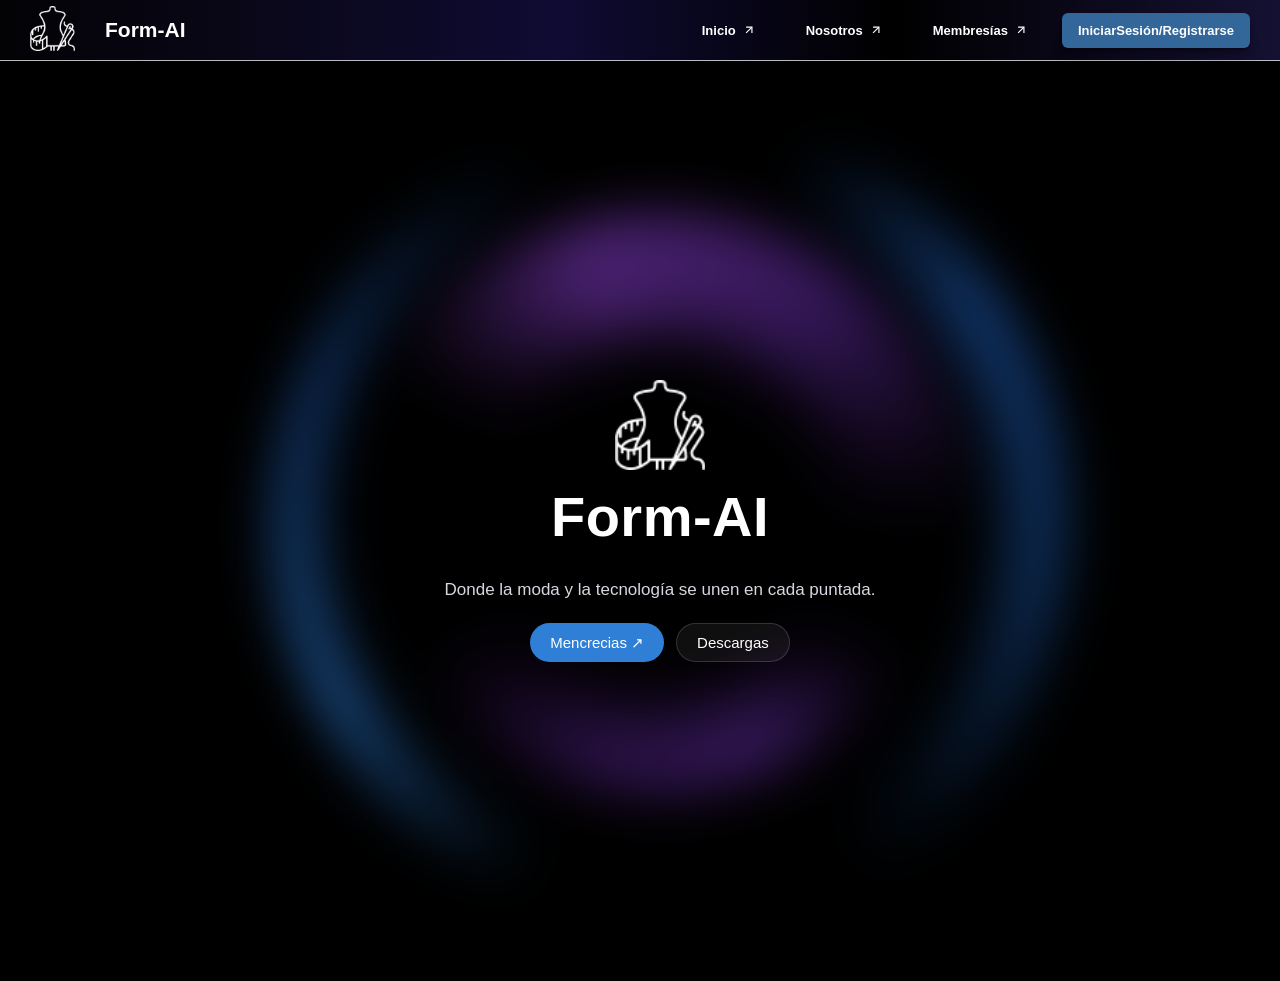
==== index.html @ c332895a "Primer commit" ====
<!DOCTYPE html>
<html lang="en">
<head>
    <meta charset="UTF-8">
    <meta name="viewport" content="width=device-width, initial-scale=1.0">
    <link rel="stylesheet" href="Styles.css">
    <title>FormAI</title>
</head>
<body>
    <div>  
        <nav class="Encabezado">
            <div style="margin-left: 30px;">
                <img class="Encabezado-Img" src="/Img/IconoFormAIDark.avif" alt="IconoFormAI">
            </div>
                <div class="Encabezado-navegacion">
                    <p class="Encabezado-navegacion-Title">Form-AI</p>
                    <div class="Encabezado-navegacion-Menu">

            <div class="Menu-Item">
                <a href="">Inicio</a>
                <svg xmlns="http://www.w3.org/2000/svg" viewBox="0 0 24 24">
                    <line x1="7" y1="17" x2="17" y2="7"></line>
                    <polyline points="7 7 17 7 17 17"></polyline>
                </svg>
            </div>

            <div class="Menu-Item">
                <a href="">Nosotros</a>
                <svg xmlns="http://www.w3.org/2000/svg" viewBox="0 0 24 24">
                    <line x1="7" y1="17" x2="17" y2="7"></line>
                    <polyline points="7 7 17 7 17 17"></polyline>
                </svg>
            </div>

            <div class="Menu-Item">
                <a href="">Membresías</a>
                <svg xmlns="http://www.w3.org/2000/svg" viewBox="0 0 24 24">
                    <line x1="7" y1="17" x2="17" y2="7"></line>
                    <polyline points="7 7 17 7 17 17"></polyline>
                </svg>
            </div>
            <div class="Menu-Item-Button" >
                <a> IniciarSesión/Registrarse </a>
            </div>
        </div>
            </div>
        </nav>
    </div>
    <section class="Bienvenida">
     <div class="halo">
        <div class="circle-top"></div>
        <div class="circle-bottom"></div>
        <div class="separator-ring"></div>
        <div class="circle-left"></div>
        <div class="circle-right"></div>
        <div class="center-mask"></div>
    </div>
       <div class="energy-particles">
        <div class="particle" style="--angle:0deg;   --delay:0s;   --dur:3.2s"></div>
        <div class="particle" style="--angle:45deg;  --delay:0.6s; --dur:3.6s"></div>
        <div class="particle" style="--angle:90deg;  --delay:1.2s; --dur:3s"></div>
        <div class="particle" style="--angle:135deg; --delay:0.3s; --dur:3.8s"></div>
        <div class="particle" style="--angle:180deg; --delay:0.9s; --dur:3.4s"></div>
        <div class="particle" style="--angle:225deg; --delay:1.5s; --dur:3.1s"></div>
        <div class="particle" style="--angle:270deg; --delay:0.1s; --dur:3.7s"></div>
        <div class="particle" style="--angle:315deg; --delay:1.1s; --dur:3.3s"></div>
      </div>
      <div class="content">
        <img class="content-icon" src="/Img/IconoFormAIDark.avif" alt="IconoFormAI">
        <h1>Form-AI</h1>
        <p class="tagline">Donde la moda y la tecnología se unen en cada puntada.</p>
        <div class="buttons">
          <a href="#" class="btn btn-primary">Mencrecias ↗</a>
          <a href="#" class="btn btn-secondary">Descargas</a>
        </div>
      </div>
    </section>
</body>
</html>
---- Styles.css ----
body {
  margin: 0;
  background-color: #000;
  color: #ffffff;
  font-family: 'Segoe UI', Helvetica, Arial, sans-serif;
  overflow-x: hidden;
}
.Encabezado{
    min-height: 60px;
    background: linear-gradient(270deg, rgb(21, 17, 51) 0%, rgb(0, 0, 0) 30.3677%, rgb(1, 1, 3) 31.3333%, rgb(15, 11, 51) 56.3472%, rgb(9, 7, 22) 82.3333%, rgb(3, 2, 5) 100%); width: 100%; opacity: 1; will-change: auto;
    width: 100%;
    opacity: 1;
    will-change: auto;
    border-bottom: 1px solid rgba(255, 255, 255, 0.726);
    display: flex;
    align-items: center;
}
@media (max-width: 768px) {
    .Encabezado{
    justify-content: center;
    position: relative;
    }
}
.Encabezado-Img{
    width: 45px;
}
.Encabezado-navegacion{
    width: 100%;
    margin-left: 30px;
    display: flex;
    align-items: center;
    justify-content: space-between;
}

.Encabezado-navegacion-Title{
    margin: 0;
    font-family: "Montserrat", sans-serif;
    font-weight: 900;
    font-size: 21px;
}

.Encabezado-navegacion-Menu{
    display: flex;
    gap: 18px;
    margin-right: 30px;
}

.Menu-Item , .Menu-Item-Button{
    display: flex;
    align-items: center;
    gap: 6px;
    padding: 10px 16px;
    border-radius: 8px;
    cursor: pointer;
    transition: .25s ease;
}
.Menu-Item-Button{
    background-color: rgb(51, 102, 153);
    border-radius: 6px;
    box-shadow: rgba(0, 0, 0, 0.15) 0px 0.706592px 0.706592px -0.625px, rgba(0, 0, 0, 0.14) 0px 1.80656px 1.80656px -1.25px, rgba(0, 0, 0, 0.14) 0px 3.62176px 3.62176px -1.875px, rgba(0, 0, 0, 0.13) 0px 6.8656px 6.8656px -2.5px, rgba(0, 0, 0, 0.1) 0px 13.6468px 13.6468px -3.125px, rgba(0, 0, 0, 0.05) 0px 30px 30px -3.75px;
    opacity: 1;
    transform: none;
}
.Menu-Item-Button:hover{
    background-color: rgb(28, 56, 83);
}
.Menu-Item:hover{
    background: rgba(255,255,255,.12);
}

.Menu-Item a , .Menu-Item-Button a{
    color: white;
    text-decoration: none;
    font-family: "Montserrat", sans-serif;
    font-size: 13px;
    font-weight: 600;
}

.Menu-Item svg{
    width: 14px;
    height: 14px;
    stroke: white;
    stroke-width: 2;
    fill: none;
    transition: .25s ease;
}

.Menu-Item:hover svg{
    transform: translate(2px,-2px);
}

.Bienvenida {
  position: relative;
  width: 100%;
  min-height: calc(100vh - 60px);
  display: flex;
  align-items: center;
  justify-content: center;
  overflow: hidden;
  padding: 40px 20px;
}

.halo {
  position: absolute;
  top: 50%;
  left: 50%;
  transform: translate(-50%, -50%);
  width: clamp(360px, 78vmin, 780px);
  height: clamp(360px, 78vmin, 780px);
  filter: blur(26px);
}

/* ===== azules (sincronizados: misma animación spin-blue) ===== */

.circle-top {
  position: absolute;
  top: 50%;
  left: 50%;
  width: 110%;
  height: 110%;
  border-radius: 50%;
  background: conic-gradient(
    from 200deg,
    transparent 0deg,
    #1f5a9c 40deg,
    #12386e 90deg,
    transparent 140deg,
    transparent 360deg
  );
  transform: translate(-50%, -50%) rotate(0deg);
  animation: spin-blue 12s linear infinite;
}

.circle-bottom {
  position: absolute;
  top: 50%;
  left: 50%;
  width: 116%;
  height: 116%;
  border-radius: 50%;
  background: conic-gradient(
    from 20deg,
    transparent 0deg,
    #12386e 35deg,
    #0d2c55 80deg,
    transparent 130deg,
    transparent 360deg
  );
  transform: translate(-50%, -50%) rotate(0deg);
  animation: spin-blue 12s linear infinite;
}

/* ===== separador negro entre azules y morados ===== */

.separator-ring {
  position: absolute;
  top: 50%;
  left: 50%;
  transform: translate(-50%, -50%);
  width: 99%;
  height: 99%;
  border-radius: 50%;
  background: #000;
  filter: blur(14px);
}

/* ===== morados (sincronizados: misma animación spin-purple) ===== */

.circle-left {
  position: absolute;
  top: 50%;
  left: 50%;
  width: 88%;
  height: 88%;
  border-radius: 50%;
  background: conic-gradient(
    from 300deg,
    transparent 0deg,
    #4a2170 45deg,
    #341757 95deg,
    transparent 150deg,
    transparent 360deg
  );
  transform: translate(-50%, -50%) rotate(0deg);
  animation: spin-purple 10s linear infinite;
}

.circle-right {
  position: absolute;
  top: 50%;
  left: 50%;
  width: 78%;
  height: 78%;
  border-radius: 50%;
  background: conic-gradient(
    from 120deg,
    transparent 0deg,
    #341757 35deg,
    #2a1145 75deg,
    transparent 120deg,
    transparent 360deg
  );
  transform: translate(-50%, -50%) rotate(0deg);
  animation: spin-purple 10s linear infinite;
}

/* ===== centro negro ===== */

.center-mask {
  position: absolute;
  top: 50%;
  left: 50%;
  transform: translate(-50%, -50%);
  width: 55%;
  height: 55%;
  border-radius: 50%;
  background: #000;
  filter: blur(20px);
}

@keyframes spin-blue {
  from { transform: translate(-50%, -50%) rotate(0deg); }
  to   { transform: translate(-50%, -50%) rotate(360deg); }
}

@keyframes spin-purple {
  from { transform: translate(-50%, -50%) rotate(0deg); }
  to   { transform: translate(-50%, -50%) rotate(-360deg); }
}
/* contenido central */
.content {
  position: relative;
  z-index: 2;
  display: flex;
  flex-direction: column;
  align-items: center;
  text-align: center;
  max-width: clamp(280px, 60vmin, 600px);
  padding: 0 20px;
}

.content-icon {
  width: clamp(50px, 12vmin, 90px);
  height: clamp(50px, 12vmin, 90px);
  margin-bottom: 14px;
  object-fit: contain;
}

.content h1 {
  color: #fff;
  font-size: clamp(28px, 8vmin, 56px);
  font-weight: 700;
  letter-spacing: 0.5px;
  margin: 0 0 12px;
}

.content .tagline {
  color: #d7d7e0;
  font-size: clamp(13px, 2.2vmin, 17px);
  margin-bottom: 22px;
  line-height: 1.4;
}

.buttons {
  display: flex;
  gap: 12px;
  flex-wrap: wrap;
  justify-content: center;
}

.btn {
  padding: 10px 20px;
  border-radius: 20px;
  font-size: clamp(12px, 1.8vmin, 15px);
  font-weight: 500;
  text-decoration: none;
  display: inline-flex;
  align-items: center;
  gap: 4px;
  border: 1px solid rgba(255,255,255,0.15);
  white-space: nowrap;
}

.btn-primary {
  background: #2f7fd6;
  color: #fff;
  border: none;
}

.btn-secondary {
  background: rgba(255,255,255,0.06);
  color: #fff;
}
.energy-particles {
  position: absolute;
  top: 50%;
  left: 50%;
  transform: translate(-50%, -50%);
  width: clamp(320px, 70vmin, 700px);
  height: clamp(320px, 70vmin, 700px);
  z-index: 1;
  pointer-events: none;
  /* SIN filter: blur aquí */
}

.particle {
  position: absolute;
  inset: 0;
  transform: rotate(var(--angle));
}

.particle::before {
  content: '';
  position: absolute;
  top: -25%;
  left: 50%;
  width: 1px;
  height: 1px;
  border-radius: 50%;
  background: #cfe4ff;
  box-shadow: 0 0 10px 3px rgba(160, 200, 255, 0.95);
  transform: translateX(-50%);
  opacity: 0;
  animation: energy-fly var(--dur, 3.5s) ease-in infinite;
  animation-delay: var(--delay, 0s);
}

@keyframes energy-fly {
  0%   { top: -25%; opacity: 0.3; }
  15%  { opacity: 1; }
  75%  { opacity: 1; }
  100% { top: 2%; opacity: 0; }
}
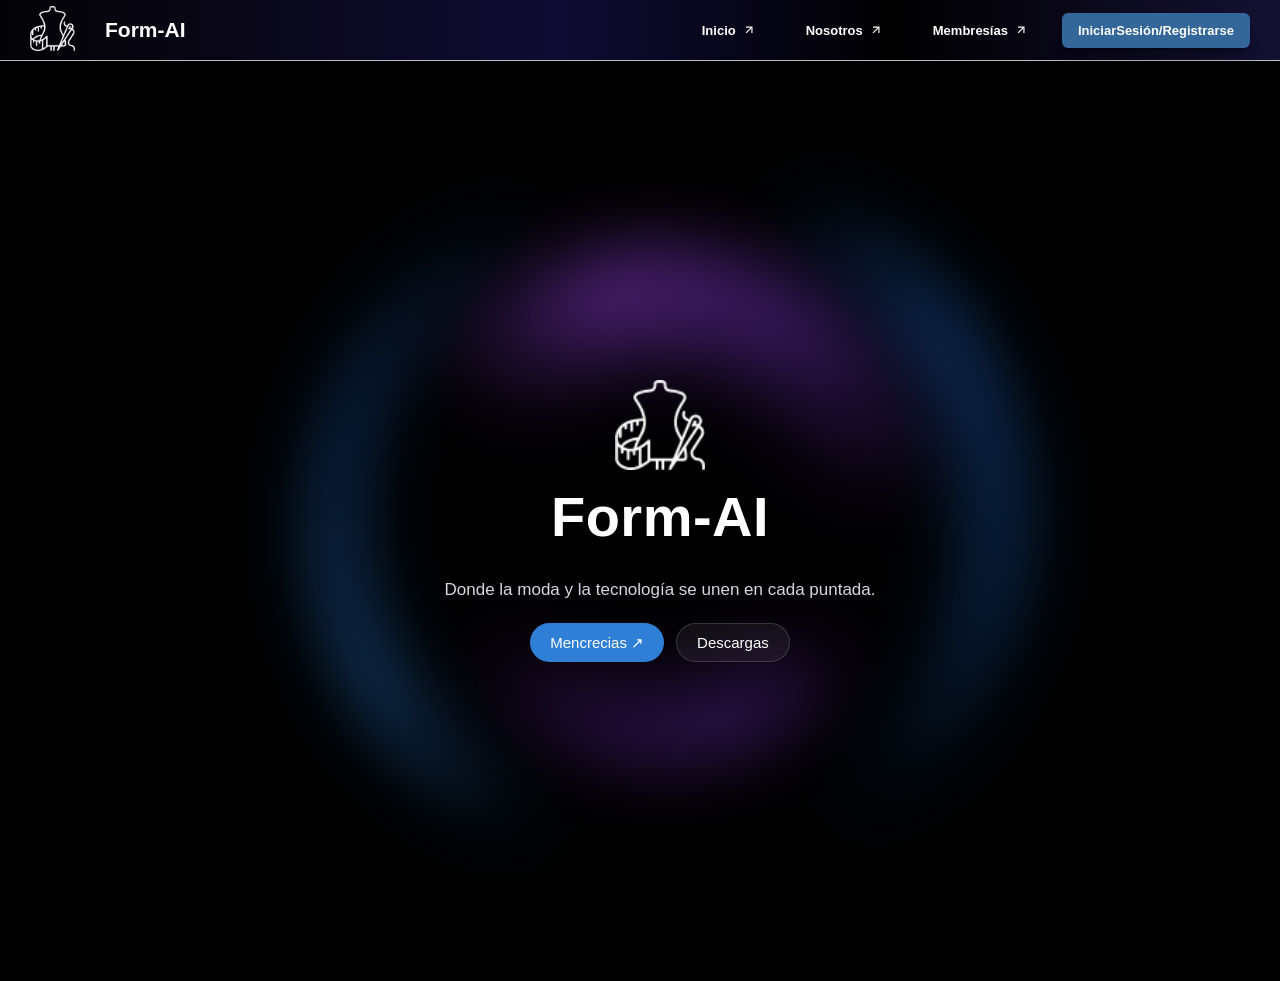
==== commit 0bf68495: "new comit" ====
--- a/index.html
+++ b/index.html
@@ -3,7 +3,7 @@
 <head>
     <meta charset="UTF-8">
     <meta name="viewport" content="width=device-width, initial-scale=1.0">
-    <link rel="stylesheet" href="Styles.css">
+    <link rel="stylesheet" href="/Styles/Styles.css">
     <title>FormAI</title>
 </head>
 <body>
@@ -66,7 +66,7 @@
         <div class="particle" style="--angle:315deg; --delay:1.1s; --dur:3.3s"></div>
       </div>
       <div class="content">
-        <img class="content-icon" src="/Img/IconoFormAIDark.avif" alt="IconoFormAI">
+        <img class="content-icon" src="/Img/IconoFormAIDark.avif" alt="IconoFormAI" width="60px">
         <h1>Form-AI</h1>
         <p class="tagline">Donde la moda y la tecnología se unen en cada puntada.</p>
         <div class="buttons">
--- a/Styles/Styles.css
+++ b/Styles/Styles.css
@@ -0,0 +1,416 @@
+body {
+  margin: 0;
+  background-color: #000;
+  color: #ffffff;
+  font-family: 'Segoe UI', Helvetica, Arial, sans-serif;
+  overflow-x: hidden;
+}
+.Encabezado{
+    min-height: 60px;
+    background: linear-gradient(270deg, rgb(21, 17, 51) 0%, rgb(0, 0, 0) 30.3677%, rgb(1, 1, 3) 31.3333%, rgb(15, 11, 51) 56.3472%, rgb(9, 7, 22) 82.3333%, rgb(3, 2, 5) 100%); width: 100%; opacity: 1; will-change: auto;
+    width: 100%;
+    opacity: 1;
+    will-change: auto;
+    border-bottom: 1px solid rgba(255, 255, 255, 0.726);
+    display: flex;
+    align-items: center;
+}
+@media (max-width: 768px) {
+    .Encabezado{
+    justify-content: center;
+    position: relative;
+    }
+    .Encabezado-navegacion{
+      width: 50%;
+      justify-content:center;
+    }
+    .Encabezado-navegacion-Menu{
+      visibility:collapse;
+    }
+}
+.Encabezado-Img{
+    width: 45px;
+}
+.Encabezado-navegacion{
+    width: 100%;
+    margin-left: 30px;
+    display: flex;
+    align-items: center;
+    justify-content: space-between;
+}
+
+.Encabezado-navegacion-Title{
+    margin: 0;
+    font-family: "Montserrat", sans-serif;
+    font-weight: 900;
+    font-size: 21px;
+}
+
+.Encabezado-navegacion-Menu{
+    display: flex;
+    gap: 18px;
+    margin-right: 30px;
+}
+
+.Menu-Item , .Menu-Item-Button{
+    display: flex;
+    align-items: center;
+    gap: 6px;
+    padding: 10px 16px;
+    border-radius: 8px;
+    cursor: pointer;
+    transition: .25s ease;
+}
+.Menu-Item-Button{
+    background-color: rgb(51, 102, 153);
+    border-radius: 6px;
+    box-shadow: rgba(0, 0, 0, 0.15) 0px 0.706592px 0.706592px -0.625px, rgba(0, 0, 0, 0.14) 0px 1.80656px 1.80656px -1.25px, rgba(0, 0, 0, 0.14) 0px 3.62176px 3.62176px -1.875px, rgba(0, 0, 0, 0.13) 0px 6.8656px 6.8656px -2.5px, rgba(0, 0, 0, 0.1) 0px 13.6468px 13.6468px -3.125px, rgba(0, 0, 0, 0.05) 0px 30px 30px -3.75px;
+    opacity: 1;
+    transform: none;
+}
+.Menu-Item-Button:hover{
+    background-color: rgb(28, 56, 83);
+}
+.Menu-Item:hover{
+    background: rgba(255,255,255,.12);
+}
+
+.Menu-Item a , .Menu-Item-Button a{
+    color: white;
+    text-decoration: none;
+    font-family: "Montserrat", sans-serif;
+    font-size: 13px;
+    font-weight: 600;
+}
+
+.Menu-Item svg{
+    width: 14px;
+    height: 14px;
+    stroke: white;
+    stroke-width: 2;
+    fill: none;
+    transition: .25s ease;
+}
+
+.Menu-Item:hover svg{
+    transform: translate(2px,-2px);
+}
+
+.Bienvenida {
+  position: relative;
+  width: 100%;
+  min-height: calc(100dvh - 60px);
+  display: flex;
+  align-items: center;
+  justify-content: center;
+  overflow: hidden;
+  padding: 40px 20px;
+}
+.halo {
+  position: absolute;
+  top: 50%;
+  left: 50%;
+  transform: translate(-50%, -50%);
+  width: clamp(220px, 70vmin, 780px);
+  height: clamp(220px, 70vmin, 780px);
+  filter: blur(26px);
+}
+.circle-top {
+  position: absolute;
+  top: 50%;
+  left: 50%;
+  width: 110%;
+  height: 110%;
+  border-radius: 50%;
+  background: conic-gradient(
+    from 200deg,
+    transparent 0deg,
+    #1f5a9c 40deg,
+    #12386e 90deg,
+    transparent 140deg,
+    transparent 360deg
+  );
+  transform: translate(-50%, -50%) rotate(0deg);
+  animation: spin-blue 12s linear infinite;
+}
+
+.circle-bottom {
+  position: absolute;
+  top: 50%;
+  left: 50%;
+  width: 116%;
+  height: 116%;
+  border-radius: 50%;
+  background: conic-gradient(
+    from 20deg,
+    transparent 0deg,
+    #12386e 35deg,
+    #0d2c55 80deg,
+    transparent 130deg,
+    transparent 360deg
+  );
+  transform: translate(-50%, -50%) rotate(0deg);
+  animation: spin-blue 12s linear infinite;
+}
+.separator-ring {
+  position: absolute;
+  top: 50%;
+  left: 50%;
+  transform: translate(-50%, -50%);
+  width: 99%;
+  height: 99%;
+  border-radius: 50%;
+  background: #000;
+  filter: blur(14px);
+}
+.circle-left {
+  position: absolute;
+  top: 50%;
+  left: 50%;
+  width: 88%;
+  height: 88%;
+  border-radius: 50%;
+  background: conic-gradient(
+    from 300deg,
+    transparent 0deg,
+    #4a2170 45deg,
+    #341757 95deg,
+    transparent 150deg,
+    transparent 360deg
+  );
+  transform: translate(-50%, -50%) rotate(0deg);
+  animation: spin-purple 10s linear infinite;
+}
+
+.circle-right {
+  position: absolute;
+  top: 50%;
+  left: 50%;
+  width: 78%;
+  height: 78%;
+  border-radius: 50%;
+  background: conic-gradient(
+    from 120deg,
+    transparent 0deg,
+    #341757 35deg,
+    #2a1145 75deg,
+    transparent 120deg,
+    transparent 360deg
+  );
+  transform: translate(-50%, -50%) rotate(0deg);
+  animation: spin-purple 10s linear infinite;
+}
+.center-mask {
+  position: absolute;
+  top: 50%;
+  left: 50%;
+  transform: translate(-50%, -50%);
+  width: 55%;
+  height: 55%;
+  border-radius: 50%;
+  background: #000;
+  filter: blur(20px);
+}
+
+@keyframes spin-blue {
+  from { transform: translate(-50%, -50%) rotate(0deg); }
+  to   { transform: translate(-50%, -50%) rotate(360deg); }
+}
+
+@keyframes spin-purple {
+  from { transform: translate(-50%, -50%) rotate(0deg); }
+  to   { transform: translate(-50%, -50%) rotate(-360deg); }
+}
+/* Móviles pequeños */
+@media (max-width: 480px) {
+  .halo {
+    filter: blur(14px);
+  }
+  .separator-ring {
+    filter: blur(8px);
+  }
+  .center-mask {
+    filter: blur(10px);
+  }
+}
+/* 1. Usa 100dvh en vez de 100vh — dvh sí considera la barra de direcciones del móvil */
+.Bienvenida {
+  position: relative;
+  width: 100%;
+  min-height: calc(100dvh - 60px);
+  display: flex;
+  align-items: center;
+  justify-content: center;
+  overflow: hidden;
+  padding: 40px 20px;
+}
+
+/* 2. Baja el mínimo del halo e incluye vw, para que en pantallas angostas
+   Y cortas a la vez (como móvil) no se quede pegado a 360px */
+.halo {
+  position: absolute;
+  top: 50%;
+  left: 50%;
+  transform: translate(-50%, -50%);
+  width: clamp(220px, 70vmin, 780px);
+  height: clamp(220px, 70vmin, 780px);
+  filter: blur(26px);
+}
+
+.energy-particles {
+  position: absolute;
+  top: 50%;
+  left: 50%;
+  transform: translate(-50%, -50%);
+  width: clamp(200px, 63vmin, 700px);
+  height: clamp(200px, 63vmin, 700px);
+  z-index: 1;
+  pointer-events: none;
+}
+
+@media (max-width: 480px) {
+  .Bienvenida {
+    min-height: auto;
+    padding: 30px 16px;
+  }
+}
+
+@media (min-width: 481px) and (max-width: 768px) {
+  .halo {
+    filter: blur(18px);
+  }
+  .separator-ring {
+    filter: blur(10px);
+  }
+  .center-mask {
+    filter: blur(14px);
+  }
+}
+
+
+@media (min-width: 769px) and (max-width: 1200px) {
+  .halo {
+    filter: blur(26px);
+  }
+  .separator-ring {
+    filter: blur(14px);
+  }
+  .center-mask {
+    filter: blur(20px);
+  }
+}
+
+@media (min-width: 1201px) {
+  .halo {
+    filter: blur(34px);
+  }
+  .separator-ring {
+    filter: blur(18px);
+  }
+  .center-mask {
+    filter: blur(26px);
+  }
+}
+
+.content {
+  position: relative;
+  z-index: 2;
+  display: flex;
+  flex-direction: column;
+  align-items: center;
+  text-align: center;
+  max-width: clamp(280px, 60vmin, 600px);
+  padding: 0 20px;
+}
+
+.content-icon {
+  width: clamp(50px, 12vmin, 90px);
+  height: clamp(50px, 12vmin, 90px);
+  margin-bottom: 14px;
+  object-fit: contain;
+}
+
+.content h1 {
+  color: #fff;
+  font-size: clamp(28px, 8vmin, 56px);
+  font-weight: 700;
+  letter-spacing: 0.5px;
+  margin: 0 0 12px;
+}
+
+.content .tagline {
+  color: #d7d7e0;
+  font-size: clamp(13px, 2.2vmin, 17px);
+  margin-bottom: 22px;
+  line-height: 1.4;
+}
+
+.buttons {
+  display: flex;
+  gap: 12px;
+  flex-wrap: wrap;
+  justify-content: center;
+}
+
+.btn {
+  padding: 10px 20px;
+  border-radius: 20px;
+  font-size: clamp(12px, 1.8vmin, 15px);
+  font-weight: 500;
+  text-decoration: none;
+  display: inline-flex;
+  align-items: center;
+  gap: 4px;
+  border: 1px solid rgba(255,255,255,0.15);
+  white-space: nowrap;
+}
+
+.btn-primary {
+  background: #2f7fd6;
+  color: #fff;
+  border: none;
+}
+
+.btn-secondary {
+  background: rgba(255,255,255,0.06);
+  color: #fff;
+}
+.energy-particles {
+  position: absolute;
+  top: 50%;
+  left: 50%;
+  transform: translate(-50%, -50%);
+  width: clamp(200px, 63vmin, 700px);
+  height: clamp(200px, 63vmin, 700px);
+  z-index: 1;
+  pointer-events: none;
+}
+
+.particle {
+  position: absolute;
+  inset: 0;
+  transform: rotate(var(--angle));
+}
+
+.particle::before {
+  content: '';
+  position: absolute;
+  top: -25%;
+  left: 50%;
+  width: 1px;
+  height: 1px;
+  border-radius: 50%;
+  background: #cfe4ff;
+  box-shadow: 0 0 10px 3px rgba(160, 200, 255, 0.95);
+  transform: translateX(-50%);
+  opacity: 0;
+  animation: energy-fly var(--dur, 3.5s) ease-in infinite;
+  animation-delay: var(--delay, 0s);
+}
+
+@keyframes energy-fly {
+  0%   { top: -25%; opacity: 0.3; }
+  15%  { opacity: 1; }
+  75%  { opacity: 1; }
+  100% { top: 2%; opacity: 0; }
+}
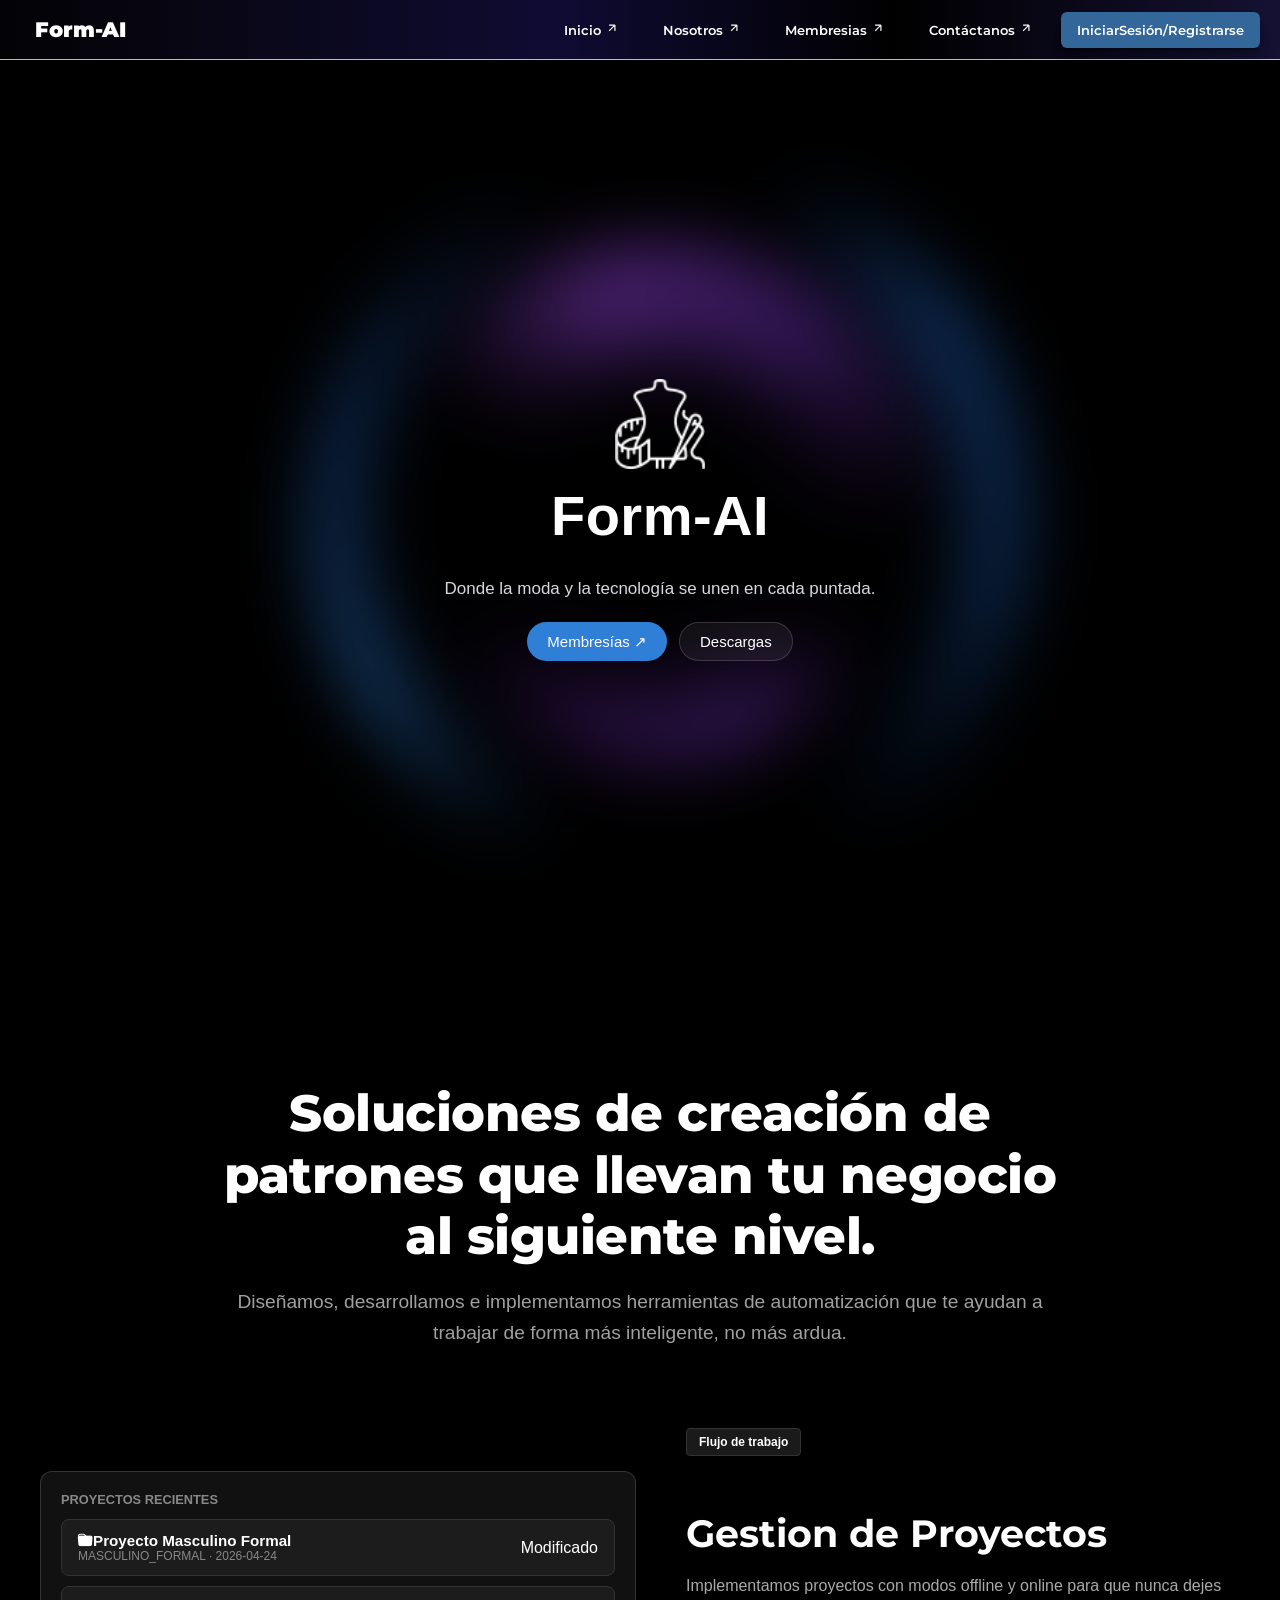
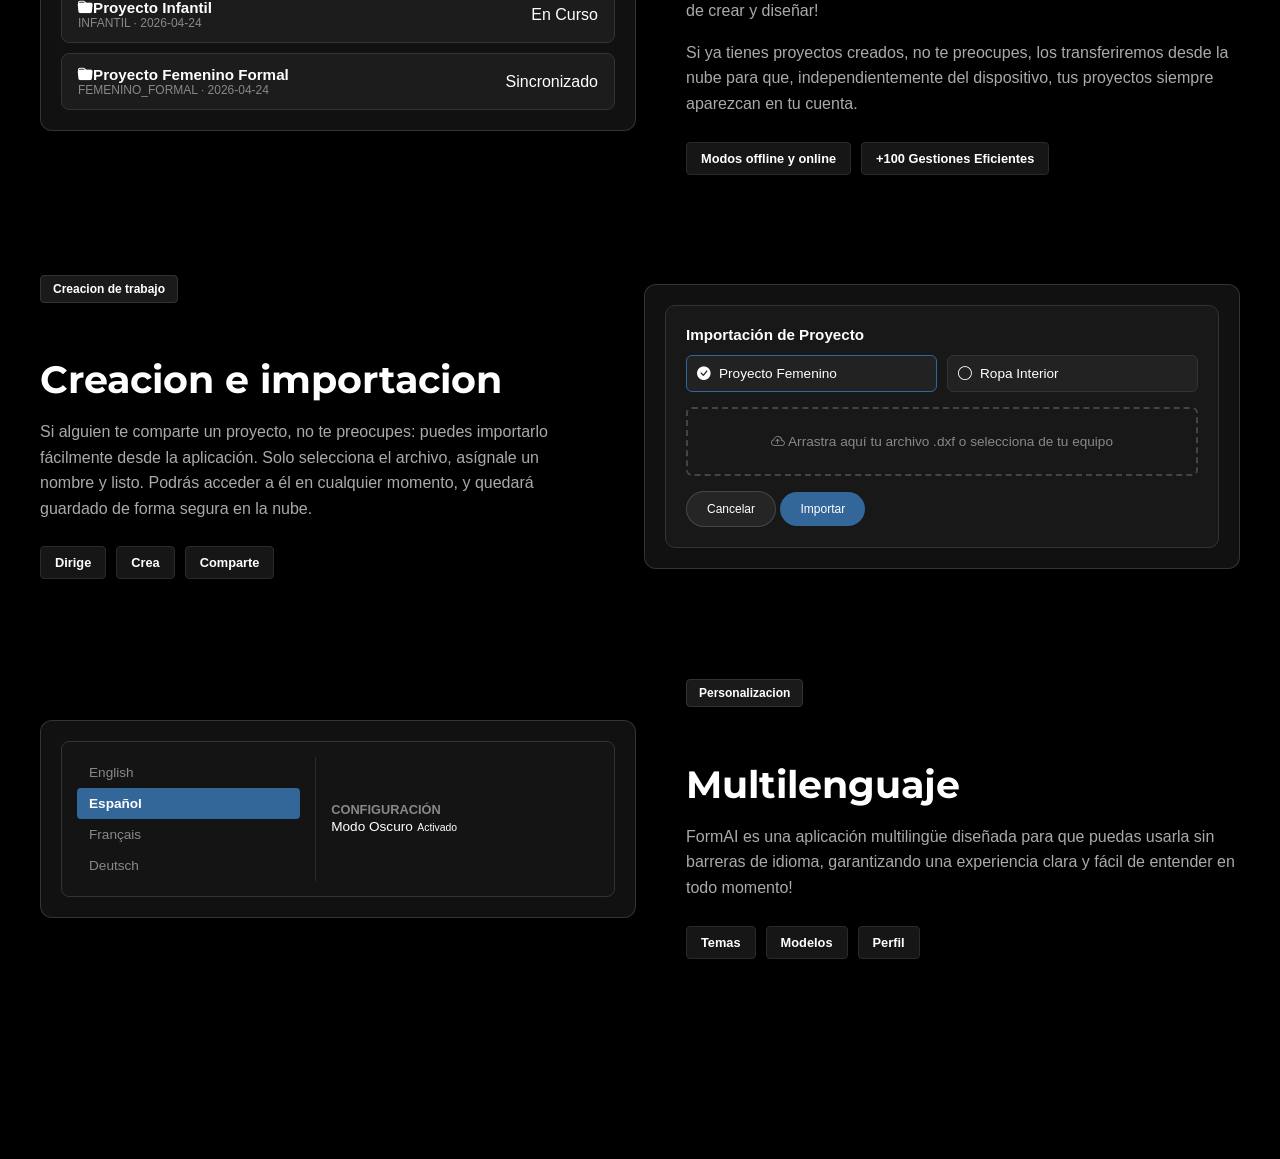
==== commit ac047d13: "Actualizacion completa: vistas de membresias, errores 404/500, navbar modular y logica de login" ====
--- a/index.html
+++ b/index.html
@@ -1,61 +1,207 @@
 <!DOCTYPE html>
-<html lang="en">
+<html lang="es">
 <head>
     <meta charset="UTF-8">
     <meta name="viewport" content="width=device-width, initial-scale=1.0">
-    <link rel="stylesheet" href="/Styles/Styles.css">
-    <title>FormAI</title>
+    <title>FormAI - Soluciones de Creación de Patrones</title>
+    
+    
+    <link rel="stylesheet" href="https://cdn.jsdelivr.net/npm/bootstrap-icons@1.11.3/font/bootstrap-icons.min.css" />
+    <link href="https://fonts.googleapis.com/css2?family=Montserrat:wght@600;700;900&display=swap" rel="stylesheet" />
+    
+    <!-- Estilos Generales -->
+    <link rel="stylesheet" href="Styles/Styles.css">
+    
+    <style>
+     
+      .feature-section {
+        padding: 60px 20px 100px;
+        max-width: 1200px;
+        margin: 0 auto;
+      }
+
+      .main-heading-container {
+        text-align: center;
+        max-width: 850px;
+        margin: 40px auto 80px;
+      }
+
+      .main-heading-container h2 {
+        font-family: "Montserrat", sans-serif;
+        font-size: clamp(2rem, 4.5vw, 3.2rem);
+        font-weight: 800;
+        line-height: 1.2;
+        color: #ffffff;
+        margin-bottom: 20px;
+        letter-spacing: -0.5px;
+      }
+
+      .main-heading-container p {
+        color: #a0a0a0;
+        font-size: clamp(1rem, 2vw, 1.2rem);
+        line-height: 1.6;
+      }
+
+      /* ESTRUCTURA FILAS/GRID */
+      .feature-row {
+        display: flex;
+        align-items: center;
+        gap: 50px;
+        margin-bottom: 100px;
+        flex-wrap: wrap;
+      }
+
+      .feature-row.reverse {
+        flex-direction: row-reverse;
+      }
+
+      .feature-info {
+        flex: 1;
+        min-width: 300px;
+      }
+
+      .feature-tag {
+        display: inline-block;
+        background-color: #1a1a1a;
+        color: #ffffff;
+        font-size: 0.75rem;
+        padding: 6px 12px;
+        border-radius: 4px;
+        border: 1px solid #333;
+        margin-bottom: 15px;
+        font-weight: 600;
+      }
+
+      .feature-info h3 {
+        font-family: "Montserrat", sans-serif;
+        font-size: clamp(1.8rem, 3vw, 2.5rem);
+        font-weight: 700;
+        color: #ffffff;
+        margin-bottom: 15px;
+      }
+
+      .feature-info p {
+        color: #aaaaaa;
+        font-size: 1rem;
+        line-height: 1.6;
+        margin-bottom: 15px;
+      }
+
+      .feature-badges {
+        display: flex;
+        gap: 10px;
+        flex-wrap: wrap;
+        margin-top: 25px;
+      }
+
+      .mini-badge {
+        background-color: #161616;
+        border: 1px solid #2a2a2a;
+        color: #ffffff;
+        font-size: 0.8rem;
+        padding: 8px 14px;
+        border-radius: 4px;
+        font-weight: 600;
+      }
+
+     
+      .mockup-container {
+        flex: 1;
+        min-width: 320px;
+        background-color: #111111;
+        border: 1px solid rgba(255, 255, 255, 0.15);
+        border-radius: 12px;
+        padding: 20px;
+        box-shadow: 0 10px 30px rgba(0, 0, 0, 0.8);
+      }
+
+      /* Mockup 1: Gestión de Proyectos */
+      .mockup-item {
+        background-color: #1c1c1c;
+        border: 1px solid #333;
+        border-radius: 8px;
+        padding: 12px 16px;
+        margin-bottom: 10px;
+        display: flex;
+        align-items: center;
+        justify-content: space-between;
+      }
+      .mockup-item:last-child { margin-bottom: 0; }
+      .mockup-item .item-title { font-weight: 600; font-size: 0.95rem; color: #fff; }
+      .mockup-item .item-sub { font-size: 0.75rem; color: #888; }
+
+      
+      .modal-mockup {
+        background-color: #181818;
+        border: 1px solid #333;
+        border-radius: 10px;
+        padding: 20px;
+      }
+      .radio-group {
+        display: flex;
+        gap: 10px;
+        margin-bottom: 15px;
+      }
+      .radio-box {
+        flex: 1;
+        background: #222;
+        border: 1px solid #336699;
+        padding: 10px;
+        border-radius: 6px;
+        font-size: 0.85rem;
+        display: flex;
+        align-items: center;
+        gap: 8px;
+      }
+      .dropzone {
+        border: 2px dashed #444;
+        border-radius: 6px;
+        padding: 25px;
+        text-align: center;
+        color: #888;
+        font-size: 0.85rem;
+        margin-bottom: 15px;
+      }
+
+     
+      .settings-mockup {
+        display: flex;
+        gap: 15px;
+        background: #141414;
+        border: 1px solid #333;
+        border-radius: 8px;
+        padding: 15px;
+      }
+      .lang-list { flex: 1; border-right: 1px solid #2a2a2a; padding-right: 15px; }
+      .lang-item { padding: 8px 12px; font-size: 0.85rem; color: #888; border-radius: 4px; }
+      .lang-item.active { background: #336699; color: #fff; font-weight: 600; }
+      .setting-panel { flex: 1.2; display: flex; flex-direction: column; justify-content: center; }
+
+      @media (max-width: 768px) {
+        .feature-row, .feature-row.reverse {
+          flex-direction: column;
+          gap: 30px;
+        }
+      }
+    </style>
 </head>
 <body>
-    <div>  
-        <nav class="Encabezado">
-            <div style="margin-left: 30px;">
-                <img class="Encabezado-Img" src="/Img/IconoFormAIDark.avif" alt="IconoFormAI">
-            </div>
-                <div class="Encabezado-navegacion">
-                    <p class="Encabezado-navegacion-Title">Form-AI</p>
-                    <div class="Encabezado-navegacion-Menu">
-
-            <div class="Menu-Item">
-                <a href="">Inicio</a>
-                <svg xmlns="http://www.w3.org/2000/svg" viewBox="0 0 24 24">
-                    <line x1="7" y1="17" x2="17" y2="7"></line>
-                    <polyline points="7 7 17 7 17 17"></polyline>
-                </svg>
-            </div>
-
-            <div class="Menu-Item">
-                <a href="">Nosotros</a>
-                <svg xmlns="http://www.w3.org/2000/svg" viewBox="0 0 24 24">
-                    <line x1="7" y1="17" x2="17" y2="7"></line>
-                    <polyline points="7 7 17 7 17 17"></polyline>
-                </svg>
-            </div>
-
-            <div class="Menu-Item">
-                <a href="">Membresías</a>
-                <svg xmlns="http://www.w3.org/2000/svg" viewBox="0 0 24 24">
-                    <line x1="7" y1="17" x2="17" y2="7"></line>
-                    <polyline points="7 7 17 7 17 17"></polyline>
-                </svg>
-            </div>
-            <div class="Menu-Item-Button" >
-                <a> IniciarSesión/Registrarse </a>
-            </div>
-        </div>
-            </div>
-        </nav>
-    </div>
+
+    
+    <div id="navbar-container"></div>
+
+    
     <section class="Bienvenida">
-     <div class="halo">
+      <div class="halo">
         <div class="circle-top"></div>
         <div class="circle-bottom"></div>
         <div class="separator-ring"></div>
         <div class="circle-left"></div>
         <div class="circle-right"></div>
         <div class="center-mask"></div>
-    </div>
-       <div class="energy-particles">
+      </div>
+
+      <div class="energy-particles">
         <div class="particle" style="--angle:0deg;   --delay:0s;   --dur:3.2s"></div>
         <div class="particle" style="--angle:45deg;  --delay:0.6s; --dur:3.6s"></div>
         <div class="particle" style="--angle:90deg;  --delay:1.2s; --dur:3s"></div>
@@ -65,15 +211,158 @@
         <div class="particle" style="--angle:270deg; --delay:0.1s; --dur:3.7s"></div>
         <div class="particle" style="--angle:315deg; --delay:1.1s; --dur:3.3s"></div>
       </div>
+
       <div class="content">
-        <img class="content-icon" src="/Img/IconoFormAIDark.avif" alt="IconoFormAI" width="60px">
+        <img class="content-icon" src="Img/IconoFormAIDark.avif" alt="IconoFormAI" width="60px">
         <h1>Form-AI</h1>
         <p class="tagline">Donde la moda y la tecnología se unen en cada puntada.</p>
         <div class="buttons">
-          <a href="#" class="btn btn-primary">Mencrecias ↗</a>
+          <a href="membresias.html" class="btn btn-primary">Membresías ↗</a>
           <a href="#" class="btn btn-secondary">Descargas</a>
         </div>
       </div>
     </section>
+
+    <section class="feature-section">
+      
+      <div class="main-heading-container">
+        <h2>Soluciones de creación de patrones que llevan tu negocio al siguiente nivel.</h2>
+        <p>Diseñamos, desarrollamos e implementamos herramientas de automatización que te ayudan a trabajar de forma más inteligente, no más ardua.</p>
+      </div>
+
+      <div class="feature-row">
+        <div class="mockup-container">
+          <div style="font-size: 0.8rem; color: #888; margin-bottom: 12px; font-weight: 600;">PROYECTOS RECIENTES</div>
+          <div class="mockup-item">
+            <div>
+              <div class="item-title"><i class="bi bi-folder-fill text-primary me-2"></i>Proyecto Masculino Formal</div>
+              <div class="item-sub">MASCULINO_FORMAL · 2026-04-24</div>
+            </div>
+            <span class="badge bg-secondary style="font-size: 0.7rem;">Modificado</span>
+          </div>
+          <div class="mockup-item">
+            <div>
+              <div class="item-title"><i class="bi bi-folder-fill text-primary me-2"></i>Proyecto Infantil</div>
+              <div class="item-sub">INFANTIL · 2026-04-24</div>
+            </div>
+            <span class="badge bg-secondary style="font-size: 0.7rem;">En Curso</span>
+          </div>
+          <div class="mockup-item">
+            <div>
+              <div class="item-title"><i class="bi bi-folder-fill text-primary me-2"></i>Proyecto Femenino Formal</div>
+              <div class="item-sub">FEMENINO_FORMAL · 2026-04-24</div>
+            </div>
+            <span class="badge bg-secondary style="font-size: 0.7rem;">Sincronizado</span>
+          </div>
+        </div>
+
+        <div class="feature-info">
+          <span class="feature-tag">Flujo de trabajo</span>
+          <h3>Gestion de Proyectos</h3>
+          <p>Implementamos proyectos con modos offline y online para que nunca dejes de crear y diseñar!</p>
+          <p>Si ya tienes proyectos creados, no te preocupes, los transferiremos desde la nube para que, independientemente del dispositivo, tus proyectos siempre aparezcan en tu cuenta.</p>
+          <div class="feature-badges">
+            <span class="mini-badge">Modos offline y online</span>
+            <span class="mini-badge">+100 Gestiones Eficientes</span>
+          </div>
+        </div>
+      </div>
+
+      
+      <div class="feature-row reverse">
+        <div class="mockup-container">
+          <div class="modal-mockup">
+            <div style="font-weight: 700; margin-bottom: 12px; font-size: 0.95rem;">Importación de Proyecto</div>
+            <div class="radio-group">
+              <div class="radio-box"><i class="bi bi-check-circle-fill text-info"></i> Proyecto Femenino</div>
+              <div class="radio-box" style="border-color: #333;"><i class="bi bi-circle text-muted"></i> Ropa Interior</div>
+            </div>
+            <div class="dropzone">
+              <i class="bi bi-cloud-arrow-up fs-3 d-block mb-1"></i>
+              Arrastra aquí tu archivo .dxf o selecciona de tu equipo
+            </div>
+            <div class="d-flex justify-content-end gap-2">
+              <button class="btn btn-secondary btn-sm" style="font-size: 0.75rem;">Cancelar</button>
+              <button class="btn btn-primary btn-sm" style="font-size: 0.75rem; background: #336699;">Importar</button>
+            </div>
+          </div>
+        </div>
+
+        <div class="feature-info">
+          <span class="feature-tag">Creacion de trabajo</span>
+          <h3>Creacion e importacion</h3>
+          <p>Si alguien te comparte un proyecto, no te preocupes: puedes importarlo fácilmente desde la aplicación. Solo selecciona el archivo, asígnale un nombre y listo. Podrás acceder a él en cualquier momento, y quedará guardado de forma segura en la nube.</p>
+          <div class="feature-badges">
+            <span class="mini-badge">Dirige</span>
+            <span class="mini-badge">Crea</span>
+            <span class="mini-badge">Comparte</span>
+          </div>
+        </div>
+      </div>
+
+
+      <div class="feature-row">
+        <div class="mockup-container">
+          <div class="settings-mockup">
+            <div class="lang-list">
+              <div class="lang-item">English</div>
+              <div class="lang-item active">Español</div>
+              <div class="lang-item">Français</div>
+              <div class="lang-item">Deutsch</div>
+            </div>
+            <div class="setting-panel">
+              <div style="font-size: 0.8rem; color: #888; font-weight: 700;">CONFIGURACIÓN</div>
+              <div class="d-flex justify-content-between align-items-center mt-2">
+                <span style="font-size: 0.85rem;">Modo Oscuro</span>
+                <span class="badge bg-success" style="font-size: 0.65rem;">Activado</span>
+              </div>
+            </div>
+          </div>
+        </div>
+
+        <div class="feature-info">
+          <span class="feature-tag">Personalizacion</span>
+          <h3>Multilenguaje</h3>
+          <p>FormAI es una aplicación multilingüe diseñada para que puedas usarla sin barreras de idioma, garantizando una experiencia clara y fácil de entender en todo momento!</p>
+          <div class="feature-badges">
+            <span class="mini-badge">Temas</span>
+            <span class="mini-badge">Modelos</span>
+            <span class="mini-badge">Perfil</span>
+          </div>
+        </div>
+      </div>
+
+    </section>
+
+    <script>
+      document.addEventListener('DOMContentLoaded', function () {
+        const container = document.getElementById('navbar-container');
+        if (container) {
+          const shadow = container.attachShadow({ mode: 'open' });
+
+          Promise.all([
+            fetch('navbar.html').then(res => res.text()),
+            fetch('Styles/Styles.css').then(res => res.text())
+          ]).then(([html, css]) => {
+            shadow.innerHTML = `
+              <style>${css}</style>
+              ${html}
+            `;
+
+            
+            shadow.querySelectorAll('a').forEach(link => {
+              link.addEventListener('click', (e) => {
+                const href = link.getAttribute('href');
+                if (href && href !== '#') {
+                  e.preventDefault();
+                  window.top.location.href = href;
+                }
+              });
+            });
+
+          }).catch(err => console.error('Error cargando el navbar aislado:', err));
+        }
+      });
+    </script>
 </body>
-</html>
+</html>
--- a/Styles/Styles.css
+++ b/Styles/Styles.css
@@ -5,96 +5,130 @@
   font-family: 'Segoe UI', Helvetica, Arial, sans-serif;
   overflow-x: hidden;
 }
-.Encabezado{
-    min-height: 60px;
-    background: linear-gradient(270deg, rgb(21, 17, 51) 0%, rgb(0, 0, 0) 30.3677%, rgb(1, 1, 3) 31.3333%, rgb(15, 11, 51) 56.3472%, rgb(9, 7, 22) 82.3333%, rgb(3, 2, 5) 100%); width: 100%; opacity: 1; will-change: auto;
-    width: 100%;
-    opacity: 1;
-    will-change: auto;
-    border-bottom: 1px solid rgba(255, 255, 255, 0.726);
-    display: flex;
-    align-items: center;
-}
+
+
+.Encabezado {
+  min-height: 60px;
+  background: linear-gradient(
+    270deg,
+    rgb(21, 17, 51) 0%,
+    rgb(0, 0, 0) 30.3677%,
+    rgb(1, 1, 3) 31.3333%,
+    rgb(15, 11, 51) 56.3472%,
+    rgb(9, 7, 22) 82.3333%,
+    rgb(3, 2, 5) 100%
+  );
+  width: 100%;
+  max-width: 100vw;
+  box-sizing: border-box;
+  border-bottom: 1px solid rgba(255, 255, 255, 0.726);
+  display: flex;
+  align-items: center;
+  justify-content: space-between;
+  padding: 0 20px;
+}
+
+.Encabezado-Img {
+  width: 45px;
+  display: block;
+}
+
+.Encabezado-navegacion {
+  width: 100%;
+  margin-left: 15px;
+  display: flex;
+  align-items: center;
+  justify-content: space-between;
+  box-sizing: border-box;
+}
+
+.Encabezado-navegacion-Title {
+  margin: 0;
+  font-family: "Montserrat", sans-serif;
+  font-weight: 900;
+  font-size: 21px;
+  white-space: nowrap;
+}
+
+.Encabezado-navegacion-Menu {
+  display: flex;
+  align-items: center;
+  gap: 12px;
+  margin-right: 0;
+  flex-wrap: nowrap;
+}
+
+.Menu-Item,
+.Menu-Item-Button {
+  display: flex;
+  align-items: center;
+  gap: 6px;
+  padding: 10px 16px;
+  border-radius: 8px;
+  cursor: pointer;
+  transition: 0.25s ease;
+}
+
+.Menu-Item-Button {
+  background-color: rgb(51, 102, 153);
+  border-radius: 6px;
+  box-shadow: rgba(0, 0, 0, 0.15) 0px 0.706592px 0.706592px -0.625px,
+    rgba(0, 0, 0, 0.14) 0px 1.80656px 1.80656px -1.25px,
+    rgba(0, 0, 0, 0.14) 0px 3.62176px 3.62176px -1.875px,
+    rgba(0, 0, 0, 0.13) 0px 6.8656px 6.8656px -2.5px,
+    rgba(0, 0, 0, 0.1) 0px 13.6468px 13.6468px -3.125px,
+    rgba(0, 0, 0, 0.05) 0px 30px 30px -3.75px;
+  opacity: 1;
+  transform: none;
+}
+
+.Menu-Item-Button:hover {
+  background-color: rgb(28, 56, 83);
+}
+
+.Menu-Item:hover {
+  background: rgba(255, 255, 255, 0.12);
+}
+
+.Menu-Item a,
+.Menu-Item-Button a {
+  color: white;
+  text-decoration: none;
+  font-family: "Montserrat", sans-serif;
+  font-size: 13px;
+  font-weight: 600;
+  white-space: nowrap;
+}
+
+.Menu-Item svg {
+  width: 14px;
+  height: 14px;
+  stroke: white;
+  stroke-width: 2;
+  fill: none;
+  transition: 0.25s ease;
+}
+
+.Menu-Item:hover svg {
+  transform: translate(2px, -2px);
+}
+
 @media (max-width: 768px) {
-    .Encabezado{
+  .Encabezado {
     justify-content: center;
     position: relative;
-    }
-    .Encabezado-navegacion{
-      width: 50%;
-      justify-content:center;
-    }
-    .Encabezado-navegacion-Menu{
-      visibility:collapse;
-    }
-}
-.Encabezado-Img{
-    width: 45px;
-}
-.Encabezado-navegacion{
-    width: 100%;
-    margin-left: 30px;
-    display: flex;
-    align-items: center;
-    justify-content: space-between;
-}
-
-.Encabezado-navegacion-Title{
-    margin: 0;
-    font-family: "Montserrat", sans-serif;
-    font-weight: 900;
-    font-size: 21px;
-}
-
-.Encabezado-navegacion-Menu{
-    display: flex;
-    gap: 18px;
-    margin-right: 30px;
-}
-
-.Menu-Item , .Menu-Item-Button{
-    display: flex;
-    align-items: center;
-    gap: 6px;
-    padding: 10px 16px;
-    border-radius: 8px;
-    cursor: pointer;
-    transition: .25s ease;
-}
-.Menu-Item-Button{
-    background-color: rgb(51, 102, 153);
-    border-radius: 6px;
-    box-shadow: rgba(0, 0, 0, 0.15) 0px 0.706592px 0.706592px -0.625px, rgba(0, 0, 0, 0.14) 0px 1.80656px 1.80656px -1.25px, rgba(0, 0, 0, 0.14) 0px 3.62176px 3.62176px -1.875px, rgba(0, 0, 0, 0.13) 0px 6.8656px 6.8656px -2.5px, rgba(0, 0, 0, 0.1) 0px 13.6468px 13.6468px -3.125px, rgba(0, 0, 0, 0.05) 0px 30px 30px -3.75px;
-    opacity: 1;
-    transform: none;
-}
-.Menu-Item-Button:hover{
-    background-color: rgb(28, 56, 83);
-}
-.Menu-Item:hover{
-    background: rgba(255,255,255,.12);
-}
-
-.Menu-Item a , .Menu-Item-Button a{
-    color: white;
-    text-decoration: none;
-    font-family: "Montserrat", sans-serif;
-    font-size: 13px;
-    font-weight: 600;
-}
-
-.Menu-Item svg{
-    width: 14px;
-    height: 14px;
-    stroke: white;
-    stroke-width: 2;
-    fill: none;
-    transition: .25s ease;
-}
-
-.Menu-Item:hover svg{
-    transform: translate(2px,-2px);
-}
+    padding: 0 10px;
+  }
+  .Encabezado-navegacion {
+    width: auto;
+    margin-left: 10px;
+    justify-content: center;
+  }
+  .Encabezado-navegacion-Menu {
+    display: none;
+  }
+}
+
 
 .Bienvenida {
   position: relative;
@@ -106,6 +140,7 @@
   overflow: hidden;
   padding: 40px 20px;
 }
+
 .halo {
   position: absolute;
   top: 50%;
@@ -115,6 +150,7 @@
   height: clamp(220px, 70vmin, 780px);
   filter: blur(26px);
 }
+
 .circle-top {
   position: absolute;
   top: 50%;
@@ -152,6 +188,7 @@
   transform: translate(-50%, -50%) rotate(0deg);
   animation: spin-blue 12s linear infinite;
 }
+
 .separator-ring {
   position: absolute;
   top: 50%;
@@ -163,6 +200,7 @@
   background: #000;
   filter: blur(14px);
 }
+
 .circle-left {
   position: absolute;
   top: 50%;
@@ -200,6 +238,7 @@
   transform: translate(-50%, -50%) rotate(0deg);
   animation: spin-purple 10s linear infinite;
 }
+
 .center-mask {
   position: absolute;
   top: 50%;
@@ -213,168 +252,23 @@
 }
 
 @keyframes spin-blue {
-  from { transform: translate(-50%, -50%) rotate(0deg); }
-  to   { transform: translate(-50%, -50%) rotate(360deg); }
+  from {
+    transform: translate(-50%, -50%) rotate(0deg);
+  }
+  to {
+    transform: translate(-50%, -50%) rotate(360deg);
+  }
 }
 
 @keyframes spin-purple {
-  from { transform: translate(-50%, -50%) rotate(0deg); }
-  to   { transform: translate(-50%, -50%) rotate(-360deg); }
-}
-/* Móviles pequeños */
-@media (max-width: 480px) {
-  .halo {
-    filter: blur(14px);
-  }
-  .separator-ring {
-    filter: blur(8px);
-  }
-  .center-mask {
-    filter: blur(10px);
-  }
-}
-/* 1. Usa 100dvh en vez de 100vh — dvh sí considera la barra de direcciones del móvil */
-.Bienvenida {
-  position: relative;
-  width: 100%;
-  min-height: calc(100dvh - 60px);
-  display: flex;
-  align-items: center;
-  justify-content: center;
-  overflow: hidden;
-  padding: 40px 20px;
-}
-
-/* 2. Baja el mínimo del halo e incluye vw, para que en pantallas angostas
-   Y cortas a la vez (como móvil) no se quede pegado a 360px */
-.halo {
-  position: absolute;
-  top: 50%;
-  left: 50%;
-  transform: translate(-50%, -50%);
-  width: clamp(220px, 70vmin, 780px);
-  height: clamp(220px, 70vmin, 780px);
-  filter: blur(26px);
-}
-
-.energy-particles {
-  position: absolute;
-  top: 50%;
-  left: 50%;
-  transform: translate(-50%, -50%);
-  width: clamp(200px, 63vmin, 700px);
-  height: clamp(200px, 63vmin, 700px);
-  z-index: 1;
-  pointer-events: none;
-}
-
-@media (max-width: 480px) {
-  .Bienvenida {
-    min-height: auto;
-    padding: 30px 16px;
-  }
-}
-
-@media (min-width: 481px) and (max-width: 768px) {
-  .halo {
-    filter: blur(18px);
-  }
-  .separator-ring {
-    filter: blur(10px);
-  }
-  .center-mask {
-    filter: blur(14px);
-  }
-}
-
-
-@media (min-width: 769px) and (max-width: 1200px) {
-  .halo {
-    filter: blur(26px);
-  }
-  .separator-ring {
-    filter: blur(14px);
-  }
-  .center-mask {
-    filter: blur(20px);
-  }
-}
-
-@media (min-width: 1201px) {
-  .halo {
-    filter: blur(34px);
-  }
-  .separator-ring {
-    filter: blur(18px);
-  }
-  .center-mask {
-    filter: blur(26px);
-  }
-}
-
-.content {
-  position: relative;
-  z-index: 2;
-  display: flex;
-  flex-direction: column;
-  align-items: center;
-  text-align: center;
-  max-width: clamp(280px, 60vmin, 600px);
-  padding: 0 20px;
-}
-
-.content-icon {
-  width: clamp(50px, 12vmin, 90px);
-  height: clamp(50px, 12vmin, 90px);
-  margin-bottom: 14px;
-  object-fit: contain;
-}
-
-.content h1 {
-  color: #fff;
-  font-size: clamp(28px, 8vmin, 56px);
-  font-weight: 700;
-  letter-spacing: 0.5px;
-  margin: 0 0 12px;
-}
-
-.content .tagline {
-  color: #d7d7e0;
-  font-size: clamp(13px, 2.2vmin, 17px);
-  margin-bottom: 22px;
-  line-height: 1.4;
-}
-
-.buttons {
-  display: flex;
-  gap: 12px;
-  flex-wrap: wrap;
-  justify-content: center;
-}
-
-.btn {
-  padding: 10px 20px;
-  border-radius: 20px;
-  font-size: clamp(12px, 1.8vmin, 15px);
-  font-weight: 500;
-  text-decoration: none;
-  display: inline-flex;
-  align-items: center;
-  gap: 4px;
-  border: 1px solid rgba(255,255,255,0.15);
-  white-space: nowrap;
-}
-
-.btn-primary {
-  background: #2f7fd6;
-  color: #fff;
-  border: none;
-}
-
-.btn-secondary {
-  background: rgba(255,255,255,0.06);
-  color: #fff;
-}
+  from {
+    transform: translate(-50%, -50%) rotate(0deg);
+  }
+  to {
+    transform: translate(-50%, -50%) rotate(-360deg);
+  }
+}
+
 .energy-particles {
   position: absolute;
   top: 50%;
@@ -409,8 +303,447 @@
 }
 
 @keyframes energy-fly {
-  0%   { top: -25%; opacity: 0.3; }
-  15%  { opacity: 1; }
-  75%  { opacity: 1; }
-  100% { top: 2%; opacity: 0; }
-}
+  0% {
+    top: -25%;
+    opacity: 0.3;
+  }
+  15% {
+    opacity: 1;
+  }
+  75% {
+    opacity: 1;
+  }
+  100% {
+    top: 2%;
+    opacity: 0;
+  }
+}
+
+.content {
+  position: relative;
+  z-index: 2;
+  display: flex;
+  flex-direction: column;
+  align-items: center;
+  text-align: center;
+  max-width: clamp(280px, 60vmin, 600px);
+  padding: 0 20px;
+}
+
+.content-icon {
+  width: clamp(50px, 12vmin, 90px);
+  height: clamp(50px, 12vmin, 90px);
+  margin-bottom: 14px;
+  object-fit: contain;
+}
+
+.content h1 {
+  color: #fff;
+  font-size: clamp(28px, 8vmin, 56px);
+  font-weight: 700;
+  letter-spacing: 0.5px;
+  margin: 0 0 12px;
+}
+
+.content .tagline {
+  color: #d7d7e0;
+  font-size: clamp(13px, 2.2vmin, 17px);
+  margin-bottom: 22px;
+  line-height: 1.4;
+}
+
+.buttons {
+  display: flex;
+  gap: 12px;
+  flex-wrap: wrap;
+  justify-content: center;
+}
+
+.btn {
+  padding: 10px 20px;
+  border-radius: 20px;
+  font-size: clamp(12px, 1.8vmin, 15px);
+  font-weight: 500;
+  text-decoration: none;
+  display: inline-flex;
+  align-items: center;
+  gap: 4px;
+  border: 1px solid rgba(255, 255, 255, 0.15);
+  white-space: nowrap;
+}
+
+.btn-primary {
+  background: #2f7fd6;
+  color: #fff;
+  border: none;
+}
+
+.btn-secondary {
+  background: rgba(255, 255, 255, 0.06);
+  color: #fff;
+}
+
+
+@media (max-width: 480px) {
+  .halo {
+    filter: blur(14px);
+  }
+  .separator-ring {
+    filter: blur(8px);
+  }
+  .center-mask {
+    filter: blur(10px);
+  }
+  .Bienvenida {
+    min-height: auto;
+    padding: 30px 16px;
+  }
+}
+
+@media (min-width: 481px) and (max-width: 768px) {
+  .halo {
+    filter: blur(18px);
+  }
+  .separator-ring {
+    filter: blur(10px);
+  }
+  .center-mask {
+    filter: blur(14px);
+  }
+}
+
+@media (min-width: 769px) and (max-width: 1200px) {
+  .halo {
+    filter: blur(26px);
+  }
+  .separator-ring {
+    filter: blur(14px);
+  }
+  .center-mask {
+    filter: blur(20px);
+  }
+}
+
+@media (min-width: 1201px) {
+  .halo {
+    filter: blur(34px);
+  }
+  .separator-ring {
+    filter: blur(18px);
+  }
+  .center-mask {
+    filter: blur(26px);
+  }
+}
+
+
+body.auth-body {
+  background-color: #000000;
+  color: #ffffff;
+  font-family: 'Segoe UI', Helvetica, Arial, sans-serif;
+  min-height: 100vh;
+}
+
+.auth-main-title {
+  font-size: 2.8rem;
+  font-weight: 700;
+  color: #ffffff;
+  letter-spacing: -0.5px;
+}
+
+.auth-subtitle {
+  color: #a0a0a0;
+  font-size: 0.95rem;
+  max-width: 500px;
+  margin: 0 auto;
+}
+
+.custom-switch .form-check-input {
+  width: 3.2em;
+  height: 1.7em;
+  background-color: #333;
+  border-color: #555;
+  background-image: url("data:image/svg+xml,%3csvg xmlns='http://www.w3.org/2000/svg' viewBox='-4 -4 8 8'%3e%3ccircle r='3' fill='%23fff'/%3e%3c/svg%3e");
+  cursor: pointer;
+}
+
+.custom-switch .form-check-input:checked {
+  background-color: #6f42c1;
+  border-color: #6f42c1;
+}
+
+.auth-card-container {
+  max-width: 980px;
+  margin: 0 auto;
+}
+
+.auth-card {
+  border: 1px solid rgba(255, 255, 255, 0.2);
+  border-radius: 12px;
+  overflow: hidden;
+  background-color: #111111;
+  box-shadow: 0 10px 30px rgba(0, 0, 0, 0.8);
+}
+
+.auth-form-side {
+  padding: 3rem 2.5rem;
+  background-color: #121212;
+}
+
+.brand-header h2 {
+  font-size: 2.2rem;
+  font-weight: 700;
+  margin-bottom: 2px;
+}
+
+.brand-header span {
+  font-size: 0.85rem;
+  color: #888;
+}
+
+.dark-input {
+  background-color: #1c1c1c;
+  border: 1px solid #333;
+  color: #ffffff;
+  border-radius: 6px;
+  padding: 10px 14px;
+}
+
+.dark-input:focus {
+  background-color: #222;
+  border-color: #336699;
+  color: #fff;
+  box-shadow: 0 0 0 0.25rem rgba(51, 102, 153, 0.25);
+}
+
+.dark-input::placeholder {
+  color: #666;
+}
+
+.btn-auth-submit {
+  background-color: #336699;
+  color: #ffffff;
+  border: none;
+  border-radius: 20px;
+  padding: 10px;
+  font-weight: 600;
+  transition: all 0.3s ease;
+
+
+  font-size: 18px;
+
+  display: flex !important;
+  align-items: center;
+  justify-content: center;
+  text-align: center;
+}
+
+.btn-auth-submit:hover {
+  background-color: #244b73;
+  color: #fff;
+}
+
+.auth-image-side {
+  background: radial-gradient(circle at center, #180b38 0%, #080314 100%);
+  border-left: 1px solid rgba(255, 255, 255, 0.1);
+  padding: 3rem;
+  position: relative;
+}
+
+.pattern-img {
+  max-width: 280px;
+  height: auto;
+  filter: drop-shadow(0 0 15px rgba(255, 255, 255, 0.15));
+}
+
+.pattern-brand-title {
+  font-size: 1.8rem;
+  font-weight: 600;
+  letter-spacing: 0.5px;
+  color: #ffffff;
+}
+
+
+.pricing-badge-top {
+  display: inline-block;
+  background-color: #121212;
+  border: 1px solid #2a2a2a;
+  color: #888888;
+  font-size: 0.75rem;
+  padding: 4px 12px;
+  border-radius: 4px;
+  font-weight: 400;
+  margin-bottom: 1rem;
+}
+
+.pricing-header-title {
+  font-family: "Montserrat", sans-serif;
+  font-size: clamp(2.2rem, 4vw, 3.2rem);
+  font-weight: 800;
+  color: #ffffff;
+  letter-spacing: -0.5px;
+  margin-bottom: 0.8rem;
+}
+
+.pricing-header-sub {
+  color: #a0a0a0;
+  font-size: 1rem;
+  font-weight: 400;
+  max-width: 580px;
+  margin: 0 auto 2rem;
+  line-height: 1.5;
+}
+
+/* TOGGLE DE PRECIOS */
+.pricing-toggle-container {
+  display: inline-flex;
+  align-items: center;
+  justify-content: center;
+  gap: 12px;
+  margin-bottom: 3.5rem;
+}
+
+.pricing-toggle-label {
+  font-size: 0.95rem;
+  font-weight: 500;
+  transition: color 0.3s ease;
+}
+
+/* TARJETAS DE PLANES (CUADROS) */
+.pricing-card {
+  background: radial-gradient(circle at bottom right, rgba(60, 20, 90, 0.25) 0%, #050505 70%);
+  border: 1px solid rgba(255, 255, 255, 0.1);
+  border-radius: 12px;
+  padding: 2.2rem 1.8rem;
+  height: 100%;
+  display: flex;
+  flex-direction: column;
+  position: relative;
+  box-sizing: border-box;
+}
+
+.pricing-card.popular {
+  background: radial-gradient(ellipse at top, rgba(120, 50, 210, 0.35) 0%, #050505 70%);
+  border: 1px solid rgba(140, 80, 230, 0.3);
+}
+
+.popular-tag {
+  position: absolute;
+  top: 1.8rem;
+  right: 1.8rem;
+  background-color: #121212;
+  border: 1px solid rgba(255, 255, 255, 0.15);
+  color: #ffffff;
+  font-size: 0.75rem;
+  font-weight: 400;
+  padding: 3px 10px;
+  border-radius: 6px;
+}
+
+.plan-title {
+  font-size: 1.35rem;
+  font-weight: 400;
+  color: #ffffff;
+  display: flex;
+  align-items: center;
+  gap: 10px;
+  margin-bottom: 1.2rem;
+  letter-spacing: -0.3px;
+}
+
+.plan-price {
+  font-size: 2.8rem;
+  font-weight: 600;
+  color: #ffffff;
+  line-height: 1;
+  margin-bottom: 1rem;
+  display: flex;
+  align-items: baseline;
+}
+
+.plan-price span.currency {
+  font-size: 2.8rem;
+  font-weight: 600;
+}
+
+.plan-price span.period {
+  font-size: 0.95rem;
+  font-weight: 400;
+  color: #888888;
+  margin-left: 2px;
+}
+
+.plan-description {
+  color: #a0a0a0;
+  font-size: 0.88rem;
+  font-weight: 400;
+  line-height: 1.45;
+  margin-bottom: 2rem;
+  min-height: 42px;
+}
+
+/* BOTONES DE PLAN */
+.btn-plan {
+  width: 100%;
+  padding: 10px;
+  border-radius: 8px;
+  font-size: 0.88rem;
+  font-weight: 400;
+  border: 1px solid rgba(255, 255, 255, 0.15);
+  background-color: #0d0d0d;
+  color: #ffffff;
+  text-decoration: none;
+  text-align: center;
+  transition: all 0.25s ease;
+  margin-bottom: 2.2rem;
+  display: block;
+}
+
+.btn-plan:hover {
+  background-color: #181818;
+  border-color: rgba(255, 255, 255, 0.3);
+  color: #ffffff;
+}
+
+.btn-plan.primary {
+  background-color: #8b4bf2;
+  border: none;
+  color: #ffffff;
+  font-weight: 500;
+}
+
+.btn-plan.primary:hover {
+  background-color: #7937e3;
+}
+
+.features-title {
+  font-size: 0.85rem;
+  font-weight: 400;
+  color: #ffffff;
+  margin-bottom: 1.2rem;
+}
+
+.feature-list {
+  list-style: none;
+  padding: 0;
+  margin: 0;
+  display: flex;
+  flex-direction: column;
+  gap: 12px;
+}
+
+.feature-list li {
+  font-size: 0.88rem;
+  font-weight: 400;
+  color: #dddddd;
+  display: flex;
+  align-items: center;
+  gap: 12px;
+}
+
+.feature-list li::before {
+  content: '✓';
+  color: #ffffff;
+  font-size: 0.95rem;
+  font-weight: 600;
+}
